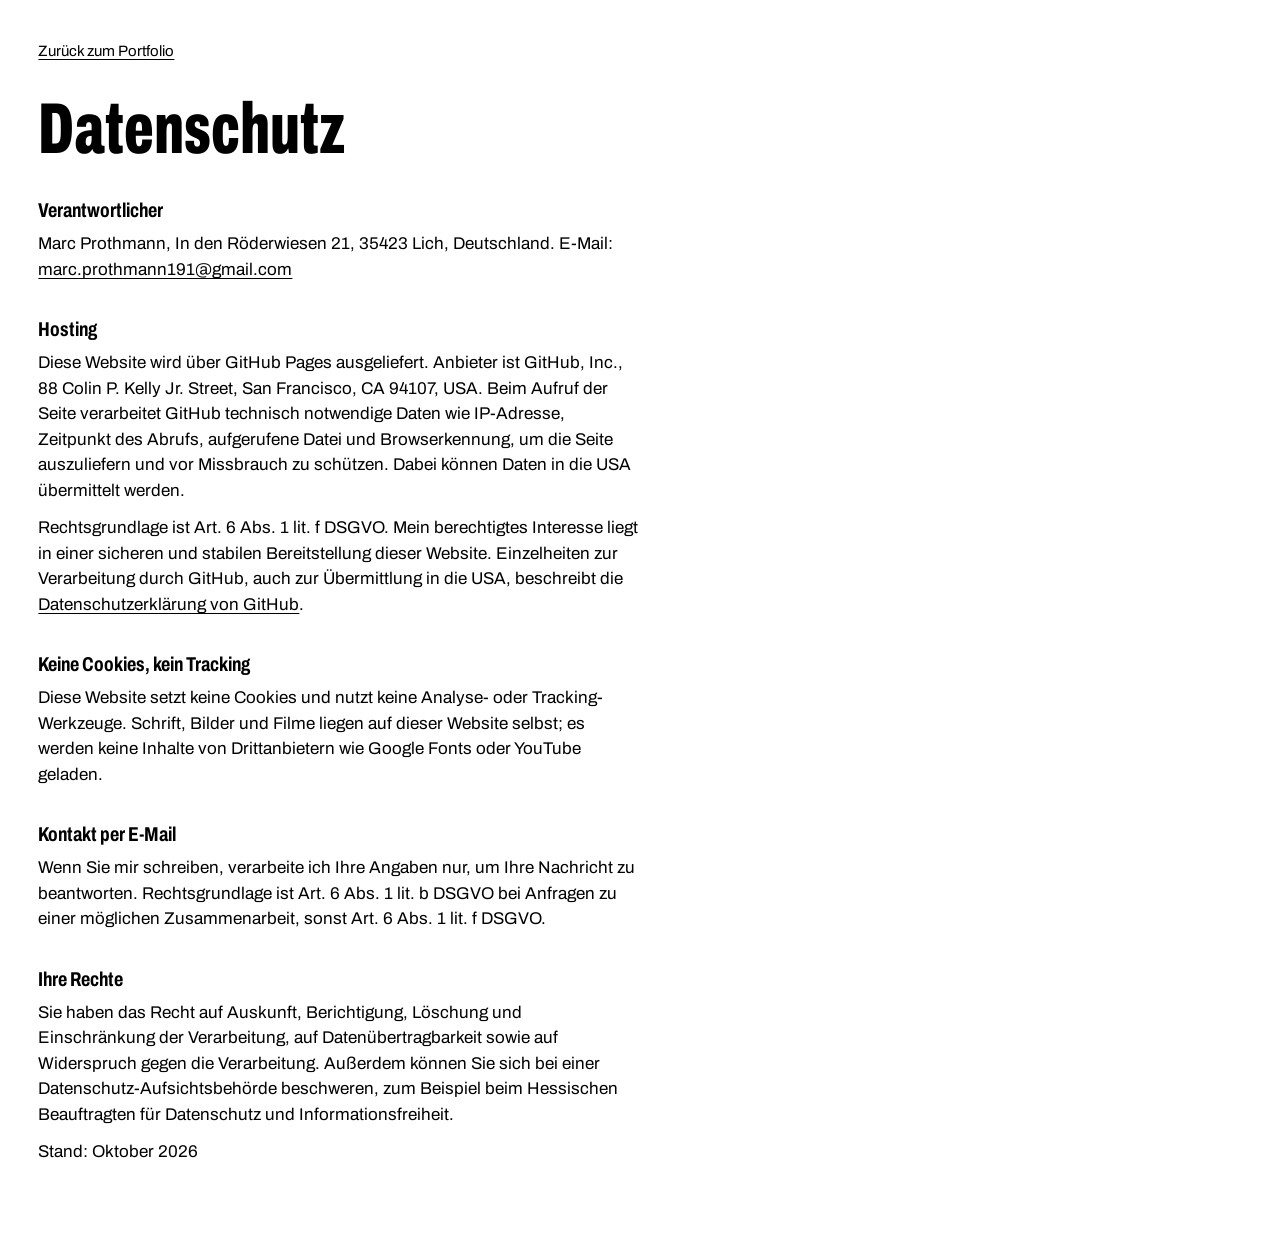
==== datenschutz.html @ ff42353d "Portfolio Marc Prothmann: erste Fassung Co-Authored-By: Claude Opus 5.5 <noreply@anthropic.com>" ====
<!doctype html>
<html lang="de">
<head>
<meta charset="utf-8">
<meta name="viewport" content="width=device-width, initial-scale=1">
<meta name="robots" content="noindex">
<title>Datenschutz · Marc Prothmann</title>
<link rel="icon" href="favicon.svg" type="image/svg+xml">
<link rel="stylesheet" href="style.css">
<link rel="stylesheet" href="legal.css">
</head>
<body>
<main class="legal wrap">
  <a class="back" href="./">Zurück zum Portfolio</a>
  <h1>Datenschutz</h1>
  <h2>Verantwortlicher</h2>
  <p>Marc Prothmann, In den Röderwiesen 21, 35423 Lich, Deutschland. E-Mail: <a href="mailto:marc.prothmann191@gmail.com">marc.prothmann191@gmail.com</a></p>
  <h2>Hosting</h2>
  <p>Diese Website wird über GitHub Pages ausgeliefert. Anbieter ist GitHub, Inc., 88 Colin P. Kelly Jr. Street, San Francisco, CA 94107, USA. Beim Aufruf der Seite verarbeitet GitHub technisch notwendige Daten wie IP-Adresse, Zeitpunkt des Abrufs, aufgerufene Datei und Browserkennung, um die Seite auszuliefern und vor Missbrauch zu schützen. Dabei können Daten in die USA übermittelt werden.</p>
  <p>Rechtsgrundlage ist Art. 6 Abs. 1 lit. f DSGVO. Mein berechtigtes Interesse liegt in einer sicheren und stabilen Bereitstellung dieser Website. Einzelheiten zur Verarbeitung durch GitHub, auch zur Übermittlung in die USA, beschreibt die <a href="https://docs.github.com/en/site-policy/privacy-policies/github-general-privacy-statement" rel="noopener">Datenschutzerklärung von GitHub</a>.</p>
  <h2>Keine Cookies, kein Tracking</h2>
  <p>Diese Website setzt keine Cookies und nutzt keine Analyse- oder Tracking-Werkzeuge. Schrift, Bilder und Filme liegen auf dieser Website selbst; es werden keine Inhalte von Drittanbietern wie Google Fonts oder YouTube geladen.</p>
  <h2>Kontakt per E-Mail</h2>
  <p>Wenn Sie mir schreiben, verarbeite ich Ihre Angaben nur, um Ihre Nachricht zu beantworten. Rechtsgrundlage ist Art. 6 Abs. 1 lit. b DSGVO bei Anfragen zu einer möglichen Zusammenarbeit, sonst Art. 6 Abs. 1 lit. f DSGVO.</p>
  <h2>Ihre Rechte</h2>
  <p>Sie haben das Recht auf Auskunft, Berichtigung, Löschung und Einschränkung der Verarbeitung, auf Datenübertragbarkeit sowie auf Widerspruch gegen die Verarbeitung. Außerdem können Sie sich bei einer Datenschutz-Aufsichtsbehörde beschweren, zum Beispiel beim Hessischen Beauftragten für Datenschutz und Informationsfreiheit.</p>
  <p>Stand: Oktober 2026</p>
</main>
</body>
</html>
---- style.css ----
/* Portfolio Marc Prothmann. Weiß wie ein Lookbook, eine Schriftfamilie (Archivo, Breitenachse), die Arbeit ist das Laute. */

@font-face {
  font-family: "Archivo";
  src: url("fonts/archivo-var.woff2") format("woff2");
  font-weight: 100 900;
  font-stretch: 62% 125%;
  font-display: swap;
}

:root {
  --paper: #ffffff;
  --ink: #000000;
  --graphite: #5c5c5c;
  --rule: #d9d9d9;
  --stage: #ececec;
  --signal: #ed1212;
  --gutter: clamp(16px, 3vw, 40px);
  --gap: clamp(16px, 2vw, 28px);
}

* { box-sizing: border-box; }
html { -webkit-text-size-adjust: 100%; }
body {
  margin: 0;
  background: var(--paper);
  color: var(--ink);
  font-family: "Archivo", "Helvetica Neue", Arial, sans-serif;
  font-size: 17px;
  line-height: 1.5;
  font-stretch: 100%;
}
img, video { display: block; max-width: 100%; }
a { color: inherit; text-underline-offset: 0.2em; text-decoration-thickness: 1px; }
a:hover { text-decoration-color: var(--signal); }
:focus-visible { outline: 2px solid var(--signal); outline-offset: 3px; }

.wrap { padding-left: var(--gutter); padding-right: var(--gutter); }

/* Kopf: der Name ist die Masthead-Zeile */
.masthead { padding-top: clamp(14px, 2.4vw, 30px); }
.name {
  margin: 0;
  font-weight: 800;
  font-stretch: 62%;
  font-size: clamp(54px, 17vw, 340px);
  line-height: 0.8;
  letter-spacing: -0.015em;
  white-space: nowrap;
}
.standfirst {
  display: flex;
  justify-content: space-between;
  align-items: baseline;
  gap: 24px;
  margin: clamp(14px, 1.8vw, 24px) 0 clamp(18px, 2.4vw, 32px);
  font-size: clamp(17px, 1.5vw, 21px);
}
.standfirst p { margin: 0; }
.standfirst nav { display: flex; gap: 20px; flex-shrink: 0; }

/* Hero-Film */
.hero { margin: 0; }
.hero-media { position: relative; background: var(--stage); aspect-ratio: 16 / 9; }
.hero-media video { width: 100%; height: 100%; object-fit: cover; }

/* Credits wie in einem Magazin: Titel, ein Satz, dann Rolle und Auftrag */
.credit { margin-top: 14px; max-width: 64ch; }
.hero .credit { max-width: none; display: grid; grid-template-columns: minmax(0, 1fr); }
.title {
  margin: 0 0 4px;
  font-size: clamp(21px, 1.8vw, 26px);
  font-weight: 700;
  font-stretch: 75%;
  line-height: 1.15;
}
.credit p { margin: 0 0 10px; max-width: 64ch; }
.credit dl, .toolkit, .cv { margin: 0; display: grid; gap: 2px; font-size: 15px; }
.credit dl > div, .toolkit > div, .cv > div {
  display: grid;
  grid-template-columns: 6.5em minmax(0, 1fr);
  gap: 12px;
}
dt { color: var(--graphite); }
dd { margin: 0; }

/* Werkraster: 12 Spalten, bewusst asymmetrisch */
.section-h {
  margin: 0 0 clamp(20px, 2.4vw, 32px);
  font-size: clamp(34px, 4.4vw, 64px);
  font-weight: 800;
  font-stretch: 70%;
  line-height: 0.95;
  letter-spacing: -0.01em;
}
.work {
  display: grid;
  grid-template-columns: repeat(12, minmax(0, 1fr));
  column-gap: var(--gap);
  row-gap: clamp(48px, 6vw, 104px);
  margin-top: clamp(72px, 9vw, 150px);
}
.work > .section-h { grid-column: 1 / -1; margin-bottom: 0; }
.p { margin: 0; min-width: 0; }
.p-teaser   { grid-column: 1 / 5;  grid-row: span 2; }
.p-tropical { grid-column: 5 / 13; }
.p-silencio { grid-column: 5 / 13; }
.p-stills   { grid-column: 1 / 13; display: grid; grid-template-columns: repeat(12, minmax(0, 1fr)); column-gap: var(--gap); align-items: end; }
.p-stills .set { grid-column: 1 / 10; }
.p-stills .credit { grid-column: 10 / 13; margin-top: 0; }
.p-v8       { grid-column: 1 / 8; }
.p-zebra    { grid-column: 8 / 13; align-self: end; }
.p-floral   { grid-column: 1 / 13; }

/* Kacheln */
.tile {
  position: relative;
  display: block;
  width: 100%;
  padding: 0;
  border: 0;
  background: var(--stage);
  cursor: pointer;
  overflow: hidden;
  color: inherit;
  font: inherit;
}
.tile video, .tile img { width: 100%; height: 100%; object-fit: cover; }
.r-16x9 { aspect-ratio: 16 / 9; }
.r-9x16 { aspect-ratio: 9 / 16; }
.r-2x3  { aspect-ratio: 2 / 3; }
.r-16x10 { aspect-ratio: 16 / 10; }
.r-wide { aspect-ratio: 1920 / 896; }
.set { display: grid; gap: var(--gap); }
.set-3 { grid-template-columns: repeat(3, minmax(0, 1fr)); }
.set-5 { grid-template-columns: repeat(5, minmax(0, 1fr)); gap: calc(var(--gap) / 2); }

.cue {
  position: absolute;
  left: 12px;
  bottom: 12px;
  padding: 5px 10px;
  border: 0;
  background: var(--paper);
  color: var(--ink);
  font: inherit;
  font-size: 14px;
  line-height: 1.3;
}
.cue-hero { cursor: pointer; left: var(--gutter); bottom: var(--gutter); font-size: 16px; padding: 8px 14px; }
@media (hover: hover) {
  .tile .cue { opacity: 0; transition: opacity 0.2s; }
  .tile:hover .cue, .tile:focus-visible .cue { opacity: 1; }
}

/* Eigene Software, About, Kontakt */
.tools, .about, .contact { margin-top: clamp(96px, 11vw, 180px); }
.tools-body, .about-body {
  display: grid;
  grid-template-columns: repeat(12, minmax(0, 1fr));
  column-gap: var(--gap);
  row-gap: 32px;
}
.lede { grid-column: 1 / 8; margin: 0; font-size: clamp(19px, 1.7vw, 24px); line-height: 1.4; max-width: 46ch; }
.capabilities { grid-column: 1 / 8; margin: 0; padding-left: 1.1em; max-width: 60ch; }
.capabilities li + li { margin-top: 4px; }
.toolkit, .cv { grid-column: 9 / 13; grid-row: 1 / span 2; align-self: start; }
.toolkit > div, .cv > div { grid-template-columns: 7em minmax(0, 1fr); padding: 8px 0; border-top: 1px solid var(--rule); }

.mail {
  display: inline-block;
  font-size: clamp(30px, 6.4vw, 104px);
  font-weight: 800;
  font-stretch: 62%;
  line-height: 1;
  letter-spacing: -0.01em;
  text-decoration: none;
  overflow-wrap: anywhere;
}
.mail:hover { text-decoration: underline; text-decoration-thickness: 3px; text-decoration-color: var(--signal); }
.contact p { margin: 18px 0 0; font-size: 19px; }

.foot {
  display: flex;
  gap: 24px;
  flex-wrap: wrap;
  margin-top: clamp(96px, 10vw, 160px);
  padding-top: 18px;
  padding-bottom: 28px;
  border-top: 1px solid var(--rule);
  font-size: 15px;
  color: var(--graphite);
}
.foot span { margin-right: auto; }

/* Player */
.viewer {
  width: min(96vw, 1600px);
  max-width: none;
  max-height: 96vh;
  padding: 0;
  border: 0;
  background: transparent;
  color: var(--paper);
  overflow: visible;
}
.viewer::backdrop { background: rgba(0, 0, 0, 0.94); }
.viewer-bar { display: flex; justify-content: space-between; align-items: baseline; gap: 16px; padding: 0 0 10px; }
.viewer-title { font-weight: 700; font-stretch: 75%; font-size: 20px; }
.viewer-close {
  padding: 6px 12px;
  border: 1px solid rgba(255, 255, 255, 0.5);
  background: transparent;
  color: var(--paper);
  font: inherit;
  font-size: 15px;
  cursor: pointer;
}
.viewer-stage video, .viewer-stage img { max-height: 86vh; width: auto; max-width: 100%; margin: 0 auto; background: #000; }

/* Handy: eine Spalte, Bildsets wischbar */
@media (max-width: 760px) {
  body { font-size: 16px; }
  .standfirst { flex-direction: column; gap: 8px; }
  .work, .tools-body, .about-body { grid-template-columns: minmax(0, 1fr); }
  .work > *, .p-stills .set, .p-stills .credit, .lede, .capabilities, .toolkit, .cv { grid-column: 1 / -1; grid-row: auto; }
  .p-stills { display: block; }
  .p-stills .credit { margin-top: 14px; }
  .p-teaser .tile { width: 72%; }
  .set-3, .set-5 {
    grid-template-columns: none;
    grid-auto-flow: column;
    grid-auto-columns: 68%;
    overflow-x: auto;
    scroll-snap-type: x mandatory;
    margin-right: calc(var(--gutter) * -1);
    padding-right: var(--gutter);
  }
  .set > .tile { scroll-snap-align: start; }
  .cue-hero { left: 10px; bottom: 10px; font-size: 14px; padding: 5px 10px; }
}

@media (prefers-reduced-motion: reduce) {
  .tile .cue { transition: none; }
}
---- legal.css ----
/* Impressum und Datenschutz: gleiche Schrift, ruhige Lesespalte */
.legal { max-width: 68ch; padding-top: clamp(20px, 3vw, 40px); padding-bottom: 64px; }
.legal .back { display: inline-block; margin-bottom: 32px; font-size: 15px; }
.legal h1 { margin: 0 0 24px; font-size: clamp(40px, 6vw, 72px); font-weight: 800; font-stretch: 62%; line-height: 0.95; }
.legal h2 { margin: 32px 0 6px; font-size: 20px; font-weight: 700; font-stretch: 75%; }
.legal p { margin: 0 0 12px; }
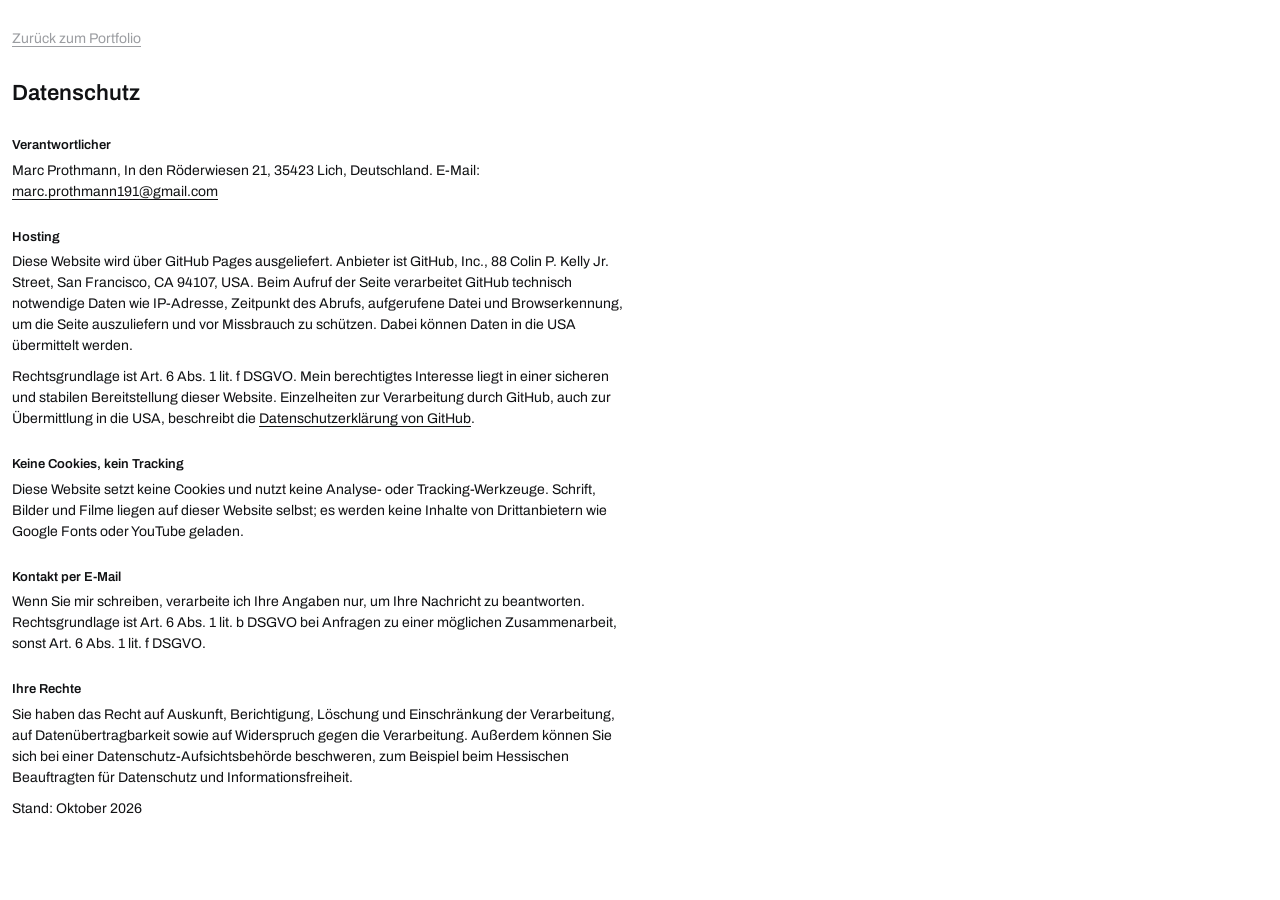
==== commit f93b4b56: "Portfolio im Overview-Aufbau: Strichleiste, 5-Spalten-Raster, Video- und Information-Seite Co-Author" ====
--- a/datenschutz.html
+++ b/datenschutz.html
@@ -10,7 +10,7 @@
 <link rel="stylesheet" href="legal.css">
 </head>
 <body>
-<main class="legal wrap">
+<main class="legal">
   <a class="back" href="./">Zurück zum Portfolio</a>
   <h1>Datenschutz</h1>
   <h2>Verantwortlicher</h2>
--- a/style.css
+++ b/style.css
@@ -1,4 +1,5 @@
-/* Portfolio Marc Prothmann. Weiß wie ein Lookbook, eine Schriftfamilie (Archivo, Breitenachse), die Arbeit ist das Laute. */
+/* Portfolio Marc Prothmann. Aufbau nach Art eines Fotografen-Overviews: kleine Typo, Strichleiste, dichtes Raster,
+   jede Arbeit im eigenen Format, unten bündig. Eine Schrift (Archivo, lokal), Weiß, die Arbeit trägt die Farbe. */
 
 @font-face {
   font-family: "Archivo";
@@ -10,13 +11,12 @@
 
 :root {
   --paper: #ffffff;
-  --ink: #000000;
-  --graphite: #5c5c5c;
-  --rule: #d9d9d9;
-  --stage: #ececec;
+  --ink: #111214;
+  --quiet: #9b9da1;
+  --line: #c9cbcf;
+  --stage: #f1f1f2;
   --signal: #ed1212;
-  --gutter: clamp(16px, 3vw, 40px);
-  --gap: clamp(16px, 2vw, 28px);
+  --pad: 12px;
 }
 
 * { box-sizing: border-box; }
@@ -26,220 +26,114 @@
   background: var(--paper);
   color: var(--ink);
   font-family: "Archivo", "Helvetica Neue", Arial, sans-serif;
-  font-size: 17px;
-  line-height: 1.5;
-  font-stretch: 100%;
+  font-size: 13px;
+  line-height: 1.35;
 }
 img, video { display: block; max-width: 100%; }
-a { color: inherit; text-underline-offset: 0.2em; text-decoration-thickness: 1px; }
-a:hover { text-decoration-color: var(--signal); }
-:focus-visible { outline: 2px solid var(--signal); outline-offset: 3px; }
+a { color: inherit; text-decoration: none; }
+a:hover { text-decoration: underline; text-underline-offset: 0.2em; }
+:focus-visible { outline: 2px solid var(--signal); outline-offset: 2px; }
 
-.wrap { padding-left: var(--gutter); padding-right: var(--gutter); }
-
-/* Kopf: der Name ist die Masthead-Zeile */
-.masthead { padding-top: clamp(14px, 2.4vw, 30px); }
-.name {
-  margin: 0;
-  font-weight: 800;
-  font-stretch: 62%;
-  font-size: clamp(54px, 17vw, 340px);
-  line-height: 0.8;
-  letter-spacing: -0.015em;
-  white-space: nowrap;
-}
-.standfirst {
+/* Kopfzeile */
+.top {
+  position: sticky;
+  top: 0;
+  z-index: 5;
   display: flex;
   justify-content: space-between;
   align-items: baseline;
-  gap: 24px;
-  margin: clamp(14px, 1.8vw, 24px) 0 clamp(18px, 2.4vw, 32px);
-  font-size: clamp(17px, 1.5vw, 21px);
+  gap: 16px;
+  padding: 10px var(--pad);
+  background: var(--paper);
 }
-.standfirst p { margin: 0; }
-.standfirst nav { display: flex; gap: 20px; flex-shrink: 0; }
+.who { display: flex; gap: 10px; flex-wrap: wrap; align-items: baseline; }
+.who:hover { text-decoration: none; }
+.name { font-weight: 600; }
+.what { color: var(--quiet); }
+.nav { display: flex; gap: 16px; }
+.nav a { color: var(--quiet); }
+.nav a[aria-current="page"], .nav a:hover { color: var(--ink); text-decoration: none; }
 
-/* Hero-Film */
-.hero { margin: 0; }
-.hero-media { position: relative; background: var(--stage); aspect-ratio: 16 / 9; }
-.hero-media video { width: 100%; height: 100%; object-fit: cover; }
+/* Strichleiste: ein Strich pro Arbeit, Vorschau beim Drüberfahren */
+.ticks { display: flex; flex-wrap: wrap; gap: 0; padding: 4px calc(var(--pad) - 3px) 0; }
+.tick { display: block; width: 9px; height: 18px; position: relative; }
+.tick::before { content: ""; position: absolute; left: 4px; top: 2px; bottom: 2px; width: 1px; background: var(--ink); }
+.tick:hover::before, .tick:focus-visible::before { width: 2px; left: 3.5px; background: var(--signal); }
+.peek {
+  position: fixed; z-index: 6; width: 120px; pointer-events: none;
+  background: var(--stage); opacity: 0; transition: opacity 0.12s;
+}
+.peek.on { opacity: 1; }
+.peek img { width: 100%; height: auto; }
 
-/* Credits wie in einem Magazin: Titel, ein Satz, dann Rolle und Auftrag */
-.credit { margin-top: 14px; max-width: 64ch; }
-.hero .credit { max-width: none; display: grid; grid-template-columns: minmax(0, 1fr); }
-.title {
-  margin: 0 0 4px;
-  font-size: clamp(21px, 1.8vw, 26px);
-  font-weight: 700;
-  font-stretch: 75%;
-  line-height: 1.15;
+/* Raster */
+.grid {
+  display: grid;
+  grid-template-columns: repeat(5, minmax(0, 1fr));
+  column-gap: 12px;
+  row-gap: 36px;
+  align-items: end;
+  padding: 56px var(--pad) 0;
 }
-.credit p { margin: 0 0 10px; max-width: 64ch; }
-.credit dl, .toolkit, .cv { margin: 0; display: grid; gap: 2px; font-size: 15px; }
-.credit dl > div, .toolkit > div, .cv > div {
-  display: grid;
-  grid-template-columns: 6.5em minmax(0, 1fr);
-  gap: 12px;
-}
-dt { color: var(--graphite); }
-dd { margin: 0; }
-
-/* Werkraster: 12 Spalten, bewusst asymmetrisch */
-.section-h {
-  margin: 0 0 clamp(20px, 2.4vw, 32px);
-  font-size: clamp(34px, 4.4vw, 64px);
-  font-weight: 800;
-  font-stretch: 70%;
-  line-height: 0.95;
-  letter-spacing: -0.01em;
-}
-.work {
-  display: grid;
-  grid-template-columns: repeat(12, minmax(0, 1fr));
-  column-gap: var(--gap);
-  row-gap: clamp(48px, 6vw, 104px);
-  margin-top: clamp(72px, 9vw, 150px);
-}
-.work > .section-h { grid-column: 1 / -1; margin-bottom: 0; }
-.p { margin: 0; min-width: 0; }
-.p-teaser   { grid-column: 1 / 5;  grid-row: span 2; }
-.p-tropical { grid-column: 5 / 13; }
-.p-silencio { grid-column: 5 / 13; }
-.p-stills   { grid-column: 1 / 13; display: grid; grid-template-columns: repeat(12, minmax(0, 1fr)); column-gap: var(--gap); align-items: end; }
-.p-stills .set { grid-column: 1 / 10; }
-.p-stills .credit { grid-column: 10 / 13; margin-top: 0; }
-.p-v8       { grid-column: 1 / 8; }
-.p-zebra    { grid-column: 8 / 13; align-self: end; }
-.p-floral   { grid-column: 1 / 13; }
-
-/* Kacheln */
-.tile {
-  position: relative;
+.item {
   display: block;
   width: 100%;
+  min-width: 0;
   padding: 0;
   border: 0;
-  background: var(--stage);
-  cursor: pointer;
-  overflow: hidden;
+  background: none;
   color: inherit;
   font: inherit;
-}
-.tile video, .tile img { width: 100%; height: 100%; object-fit: cover; }
-.r-16x9 { aspect-ratio: 16 / 9; }
-.r-9x16 { aspect-ratio: 9 / 16; }
-.r-2x3  { aspect-ratio: 2 / 3; }
-.r-16x10 { aspect-ratio: 16 / 10; }
-.r-wide { aspect-ratio: 1920 / 896; }
-.set { display: grid; gap: var(--gap); }
-.set-3 { grid-template-columns: repeat(3, minmax(0, 1fr)); }
-.set-5 { grid-template-columns: repeat(5, minmax(0, 1fr)); gap: calc(var(--gap) / 2); }
-
-.cue {
-  position: absolute;
-  left: 12px;
-  bottom: 12px;
-  padding: 5px 10px;
-  border: 0;
-  background: var(--paper);
-  color: var(--ink);
-  font: inherit;
-  font-size: 14px;
-  line-height: 1.3;
-}
-.cue-hero { cursor: pointer; left: var(--gutter); bottom: var(--gutter); font-size: 16px; padding: 8px 14px; }
-@media (hover: hover) {
-  .tile .cue { opacity: 0; transition: opacity 0.2s; }
-  .tile:hover .cue, .tile:focus-visible .cue { opacity: 1; }
-}
-
-/* Eigene Software, About, Kontakt */
-.tools, .about, .contact { margin-top: clamp(96px, 11vw, 180px); }
-.tools-body, .about-body {
-  display: grid;
-  grid-template-columns: repeat(12, minmax(0, 1fr));
-  column-gap: var(--gap);
-  row-gap: 32px;
-}
-.lede { grid-column: 1 / 8; margin: 0; font-size: clamp(19px, 1.7vw, 24px); line-height: 1.4; max-width: 46ch; }
-.capabilities { grid-column: 1 / 8; margin: 0; padding-left: 1.1em; max-width: 60ch; }
-.capabilities li + li { margin-top: 4px; }
-.toolkit, .cv { grid-column: 9 / 13; grid-row: 1 / span 2; align-self: start; }
-.toolkit > div, .cv > div { grid-template-columns: 7em minmax(0, 1fr); padding: 8px 0; border-top: 1px solid var(--rule); }
-
-.mail {
-  display: inline-block;
-  font-size: clamp(30px, 6.4vw, 104px);
-  font-weight: 800;
-  font-stretch: 62%;
-  line-height: 1;
-  letter-spacing: -0.01em;
-  text-decoration: none;
-  overflow-wrap: anywhere;
-}
-.mail:hover { text-decoration: underline; text-decoration-thickness: 3px; text-decoration-color: var(--signal); }
-.contact p { margin: 18px 0 0; font-size: 19px; }
-
-.foot {
-  display: flex;
-  gap: 24px;
-  flex-wrap: wrap;
-  margin-top: clamp(96px, 10vw, 160px);
-  padding-top: 18px;
-  padding-bottom: 28px;
-  border-top: 1px solid var(--rule);
-  font-size: 15px;
-  color: var(--graphite);
-}
-.foot span { margin-right: auto; }
-
-/* Player */
-.viewer {
-  width: min(96vw, 1600px);
-  max-width: none;
-  max-height: 96vh;
-  padding: 0;
-  border: 0;
-  background: transparent;
-  color: var(--paper);
-  overflow: visible;
-}
-.viewer::backdrop { background: rgba(0, 0, 0, 0.94); }
-.viewer-bar { display: flex; justify-content: space-between; align-items: baseline; gap: 16px; padding: 0 0 10px; }
-.viewer-title { font-weight: 700; font-stretch: 75%; font-size: 20px; }
-.viewer-close {
-  padding: 6px 12px;
-  border: 1px solid rgba(255, 255, 255, 0.5);
-  background: transparent;
-  color: var(--paper);
-  font: inherit;
-  font-size: 15px;
+  text-align: left;
   cursor: pointer;
 }
-.viewer-stage video, .viewer-stage img { max-height: 86vh; width: auto; max-width: 100%; margin: 0 auto; background: #000; }
+.media { position: relative; width: 100%; background: var(--stage); overflow: hidden; }
+.media video, .media img { width: 100%; height: 100%; object-fit: cover; }
+.cap { display: block; padding-top: 6px; }
+.cap .t, .cap .c { display: block; white-space: nowrap; overflow: hidden; text-overflow: ellipsis; }
+.cap .t { font-weight: 500; }
+.cap .c { color: var(--quiet); }
+.item:hover .t { text-decoration: underline; text-underline-offset: 0.2em; }
 
-/* Handy: eine Spalte, Bildsets wischbar */
-@media (max-width: 760px) {
-  body { font-size: 16px; }
-  .standfirst { flex-direction: column; gap: 8px; }
-  .work, .tools-body, .about-body { grid-template-columns: minmax(0, 1fr); }
-  .work > *, .p-stills .set, .p-stills .credit, .lede, .capabilities, .toolkit, .cv { grid-column: 1 / -1; grid-row: auto; }
-  .p-stills { display: block; }
-  .p-stills .credit { margin-top: 14px; }
-  .p-teaser .tile { width: 72%; }
-  .set-3, .set-5 {
-    grid-template-columns: none;
-    grid-auto-flow: column;
-    grid-auto-columns: 68%;
-    overflow-x: auto;
-    scroll-snap-type: x mandatory;
-    margin-right: calc(var(--gutter) * -1);
-    padding-right: var(--gutter);
-  }
-  .set > .tile { scroll-snap-align: start; }
-  .cue-hero { left: 10px; bottom: 10px; font-size: 14px; padding: 5px 10px; }
+.grid-video { grid-template-columns: repeat(2, minmax(0, 1fr)); column-gap: 20px; row-gap: 40px; padding-top: 32px; }
+.grid-video .cap { font-size: 14px; }
+.grid-video .portrait .media, .grid-video .portrait .cap { width: 50%; }
+
+/* Information */
+.info { max-width: 640px; padding: 40px var(--pad) 0; display: grid; gap: 34px; font-size: 14px; line-height: 1.5; }
+.info-lede { margin: 0; font-size: 17px; line-height: 1.45; }
+.info h2 { margin: 0 0 6px; font-size: 13px; font-weight: 600; }
+.info p { margin: 0; }
+.info a { text-decoration: underline; text-underline-offset: 0.2em; text-decoration-color: var(--line); }
+.info ul { margin: 6px 0 0; padding-left: 1.1em; }
+.pairs { margin: 0; display: grid; gap: 4px; }
+.pairs > div { display: grid; grid-template-columns: 7.5em minmax(0, 1fr); gap: 12px; }
+.pairs dt { color: var(--quiet); }
+.pairs dd { margin: 0; }
+
+/* Fußzeile */
+.foot { display: flex; gap: 16px; flex-wrap: wrap; padding: 72px var(--pad) 18px; color: var(--quiet); }
+.foot span { margin-right: auto; }
+.noscript { padding: 24px var(--pad); }
+
+/* Player mit Credits */
+.viewer {
+  width: min(94vw, 1500px); max-width: none; max-height: 96vh;
+  padding: 0; border: 0; background: transparent; color: #fff; overflow: visible;
 }
+.viewer::backdrop { background: rgba(10, 10, 12, 0.94); }
+.viewer-bar { display: flex; justify-content: flex-end; padding-bottom: 8px; }
+.viewer-close { padding: 4px 10px; border: 1px solid rgba(255, 255, 255, 0.45); background: transparent; color: #fff; font: inherit; cursor: pointer; }
+.viewer-stage video, .viewer-stage img { max-height: 78vh; width: auto; max-width: 100%; margin: 0 auto; background: #000; }
+.viewer-text { max-width: 640px; margin: 12px auto 0; font-size: 13px; line-height: 1.5; color: rgba(255, 255, 255, 0.72); }
+.viewer-text b { color: #fff; font-weight: 600; }
 
-@media (prefers-reduced-motion: reduce) {
-  .tile .cue { transition: none; }
+@media (max-width: 1100px) { .grid { grid-template-columns: repeat(4, minmax(0, 1fr)); } }
+@media (max-width: 860px)  { .grid { grid-template-columns: repeat(3, minmax(0, 1fr)); } }
+@media (max-width: 560px) {
+  .top { flex-direction: column; gap: 4px; }
+  .grid { grid-template-columns: repeat(2, minmax(0, 1fr)); column-gap: 8px; row-gap: 26px; padding-top: 28px; }
+  .grid-video { grid-template-columns: minmax(0, 1fr); }
+  .info-lede { font-size: 16px; }
 }
+@media (prefers-reduced-motion: reduce) { .peek { transition: none; } }
--- a/legal.css
+++ b/legal.css
@@ -1,6 +1,7 @@
-/* Impressum und Datenschutz: gleiche Schrift, ruhige Lesespalte */
-.legal { max-width: 68ch; padding-top: clamp(20px, 3vw, 40px); padding-bottom: 64px; }
-.legal .back { display: inline-block; margin-bottom: 32px; font-size: 15px; }
-.legal h1 { margin: 0 0 24px; font-size: clamp(40px, 6vw, 72px); font-weight: 800; font-stretch: 62%; line-height: 0.95; }
-.legal h2 { margin: 32px 0 6px; font-size: 20px; font-weight: 700; font-stretch: 75%; }
-.legal p { margin: 0 0 12px; }
+/* Impressum und Datenschutz: gleiche kleine Typo wie Information */
+.legal { max-width: 640px; padding: 28px 12px 64px; font-size: 14px; line-height: 1.5; }
+.legal .back { display: inline-block; margin-bottom: 28px; color: #9b9da1; }
+.legal h1 { margin: 0 0 20px; font-size: 22px; font-weight: 600; }
+.legal h2 { margin: 26px 0 4px; font-size: 13px; font-weight: 600; }
+.legal p { margin: 0 0 10px; }
+.legal a { text-decoration: underline; text-underline-offset: 0.2em; }
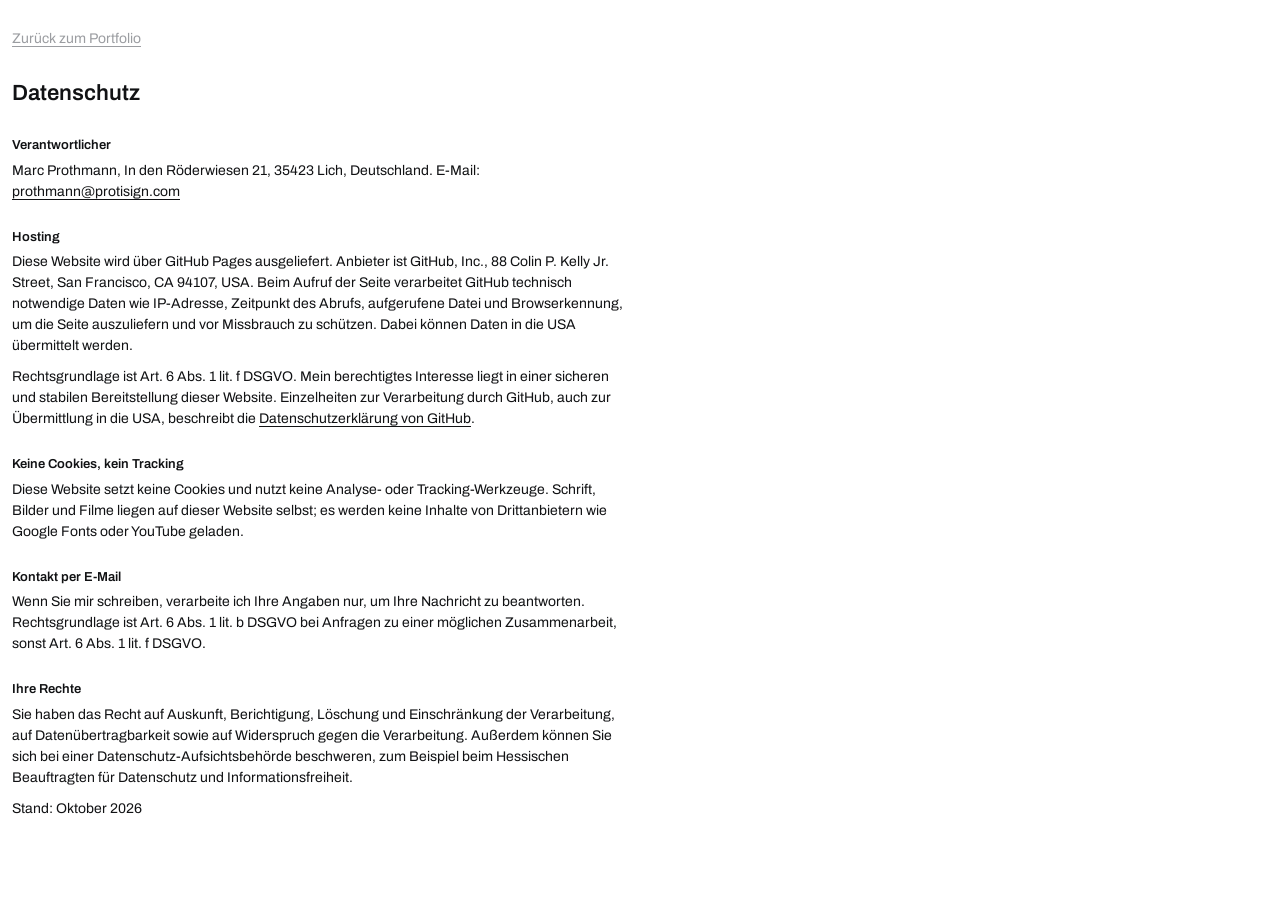
==== commit ea16b968: "Impressum und Datenschutz: E-Mail prothmann@protisign.com Co-Authored-By: Claude Opus 5.5 <noreply@a" ====
--- a/datenschutz.html
+++ b/datenschutz.html
@@ -14,7 +14,7 @@
   <a class="back" href="./">Zurück zum Portfolio</a>
   <h1>Datenschutz</h1>
   <h2>Verantwortlicher</h2>
-  <p>Marc Prothmann, In den Röderwiesen 21, 35423 Lich, Deutschland. E-Mail: <a href="mailto:marc.prothmann191@gmail.com">marc.prothmann191@gmail.com</a></p>
+  <p>Marc Prothmann, In den Röderwiesen 21, 35423 Lich, Deutschland. E-Mail: <a href="mailto:prothmann@protisign.com">prothmann@protisign.com</a></p>
   <h2>Hosting</h2>
   <p>Diese Website wird über GitHub Pages ausgeliefert. Anbieter ist GitHub, Inc., 88 Colin P. Kelly Jr. Street, San Francisco, CA 94107, USA. Beim Aufruf der Seite verarbeitet GitHub technisch notwendige Daten wie IP-Adresse, Zeitpunkt des Abrufs, aufgerufene Datei und Browserkennung, um die Seite auszuliefern und vor Missbrauch zu schützen. Dabei können Daten in die USA übermittelt werden.</p>
   <p>Rechtsgrundlage ist Art. 6 Abs. 1 lit. f DSGVO. Mein berechtigtes Interesse liegt in einer sicheren und stabilen Bereitstellung dieser Website. Einzelheiten zur Verarbeitung durch GitHub, auch zur Übermittlung in die USA, beschreibt die <a href="https://docs.github.com/en/site-policy/privacy-policies/github-general-privacy-statement" rel="noopener">Datenschutzerklärung von GitHub</a>.</p>
--- a/style.css
+++ b/style.css
@@ -54,18 +54,6 @@
 .nav a { color: var(--quiet); }
 .nav a[aria-current="page"], .nav a:hover { color: var(--ink); text-decoration: none; }
 
-/* Strichleiste: ein Strich pro Arbeit, Vorschau beim Drüberfahren */
-.ticks { display: flex; flex-wrap: wrap; gap: 0; padding: 4px calc(var(--pad) - 3px) 0; }
-.tick { display: block; width: 9px; height: 18px; position: relative; }
-.tick::before { content: ""; position: absolute; left: 4px; top: 2px; bottom: 2px; width: 1px; background: var(--ink); }
-.tick:hover::before, .tick:focus-visible::before { width: 2px; left: 3.5px; background: var(--signal); }
-.peek {
-  position: fixed; z-index: 6; width: 120px; pointer-events: none;
-  background: var(--stage); opacity: 0; transition: opacity 0.12s;
-}
-.peek.on { opacity: 1; }
-.peek img { width: 100%; height: auto; }
-
 /* Raster */
 .grid {
   display: grid;
@@ -73,7 +61,7 @@
   column-gap: 12px;
   row-gap: 36px;
   align-items: end;
-  padding: 56px var(--pad) 0;
+  padding: 32px var(--pad) 0;
 }
 .item {
   display: block;
@@ -98,6 +86,20 @@
 .grid-video { grid-template-columns: repeat(2, minmax(0, 1fr)); column-gap: 20px; row-gap: 40px; padding-top: 32px; }
 .grid-video .cap { font-size: 14px; }
 .grid-video .portrait .media, .grid-video .portrait .cap { width: 50%; }
+.grid-image { grid-template-columns: repeat(4, minmax(0, 1fr)); column-gap: 14px; row-gap: 36px; padding-top: 32px; }
+
+/* Startseite: eine Arbeit pro Bildschirm, mittig, Bildunterschrift darunter */
+.start { display: grid; }
+.solo {
+  min-height: calc(100svh - 40px);
+  display: grid;
+  place-items: center;
+  padding: 24px var(--pad) 40px;
+}
+.item-solo { width: auto; display: grid; justify-items: center; }
+.item-solo .media { width: min(calc(100vw - 2 * var(--pad)), calc(74svh * var(--r))); }
+.item-solo .cap { width: 100%; text-align: center; }
+.item-solo .cap .t, .item-solo .cap .c { white-space: normal; }
 
 /* Information */
 .info { max-width: 640px; padding: 40px var(--pad) 0; display: grid; gap: 34px; font-size: 14px; line-height: 1.5; }
@@ -126,14 +128,18 @@
 .viewer-close { padding: 4px 10px; border: 1px solid rgba(255, 255, 255, 0.45); background: transparent; color: #fff; font: inherit; cursor: pointer; }
 .viewer-stage video, .viewer-stage img { max-height: 78vh; width: auto; max-width: 100%; margin: 0 auto; background: #000; }
 .viewer-text { max-width: 640px; margin: 12px auto 0; font-size: 13px; line-height: 1.5; color: rgba(255, 255, 255, 0.72); }
-.viewer-text b { color: #fff; font-weight: 600; }
+.viewer-text p { margin: 0; }
+.viewer-text .vt-title { color: #fff; font-weight: 600; }
+.viewer-text .vt-role { margin-bottom: 8px; }
 
-@media (max-width: 1100px) { .grid { grid-template-columns: repeat(4, minmax(0, 1fr)); } }
+@media (max-width: 1100px) { .grid { grid-template-columns: repeat(4, minmax(0, 1fr)); } .grid-image { grid-template-columns: repeat(3, minmax(0, 1fr)); } }
 @media (max-width: 860px)  { .grid { grid-template-columns: repeat(3, minmax(0, 1fr)); } }
 @media (max-width: 560px) {
   .top { flex-direction: column; gap: 4px; }
   .grid { grid-template-columns: repeat(2, minmax(0, 1fr)); column-gap: 8px; row-gap: 26px; padding-top: 28px; }
   .grid-video { grid-template-columns: minmax(0, 1fr); }
+  .grid-image { grid-template-columns: repeat(2, minmax(0, 1fr)); }
+  .solo { min-height: auto; padding: 20px var(--pad) 28px; }
+  .nav { gap: 12px; flex-wrap: wrap; }
   .info-lede { font-size: 16px; }
 }
-@media (prefers-reduced-motion: reduce) { .peek { transition: none; } }
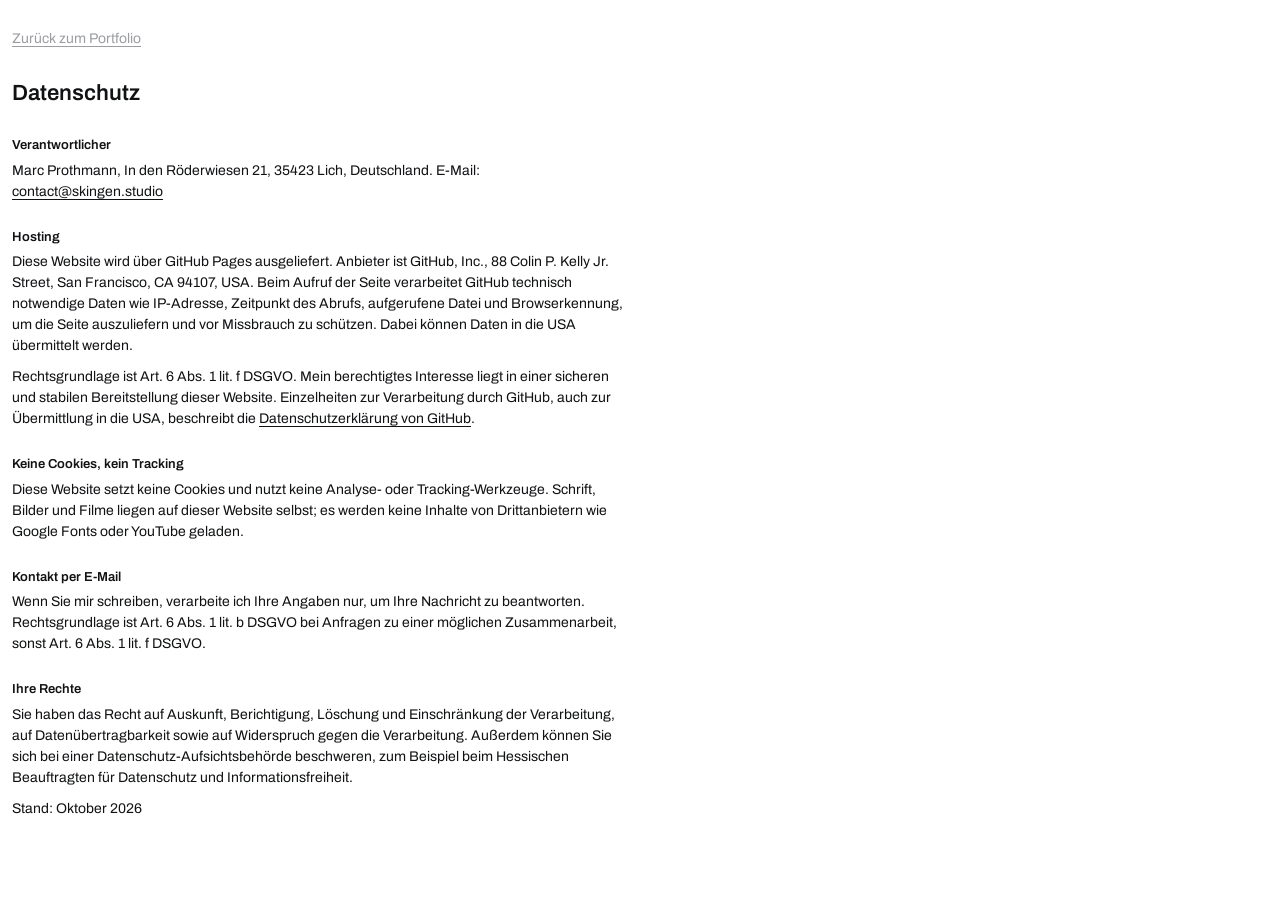
==== commit 6db1bf7f: "Update portfolio contact and website domain" ====
--- a/datenschutz.html
+++ b/datenschutz.html
@@ -14,7 +14,7 @@
   <a class="back" href="./">Zurück zum Portfolio</a>
   <h1>Datenschutz</h1>
   <h2>Verantwortlicher</h2>
-  <p>Marc Prothmann, In den Röderwiesen 21, 35423 Lich, Deutschland. E-Mail: <a href="mailto:prothmann@protisign.com">prothmann@protisign.com</a></p>
+  <p>Marc Prothmann, In den Röderwiesen 21, 35423 Lich, Deutschland. E-Mail: <a href="mailto:contact@skingen.studio">contact@skingen.studio</a></p>
   <h2>Hosting</h2>
   <p>Diese Website wird über GitHub Pages ausgeliefert. Anbieter ist GitHub, Inc., 88 Colin P. Kelly Jr. Street, San Francisco, CA 94107, USA. Beim Aufruf der Seite verarbeitet GitHub technisch notwendige Daten wie IP-Adresse, Zeitpunkt des Abrufs, aufgerufene Datei und Browserkennung, um die Seite auszuliefern und vor Missbrauch zu schützen. Dabei können Daten in die USA übermittelt werden.</p>
   <p>Rechtsgrundlage ist Art. 6 Abs. 1 lit. f DSGVO. Mein berechtigtes Interesse liegt in einer sicheren und stabilen Bereitstellung dieser Website. Einzelheiten zur Verarbeitung durch GitHub, auch zur Übermittlung in die USA, beschreibt die <a href="https://docs.github.com/en/site-policy/privacy-policies/github-general-privacy-statement" rel="noopener">Datenschutzerklärung von GitHub</a>.</p>
